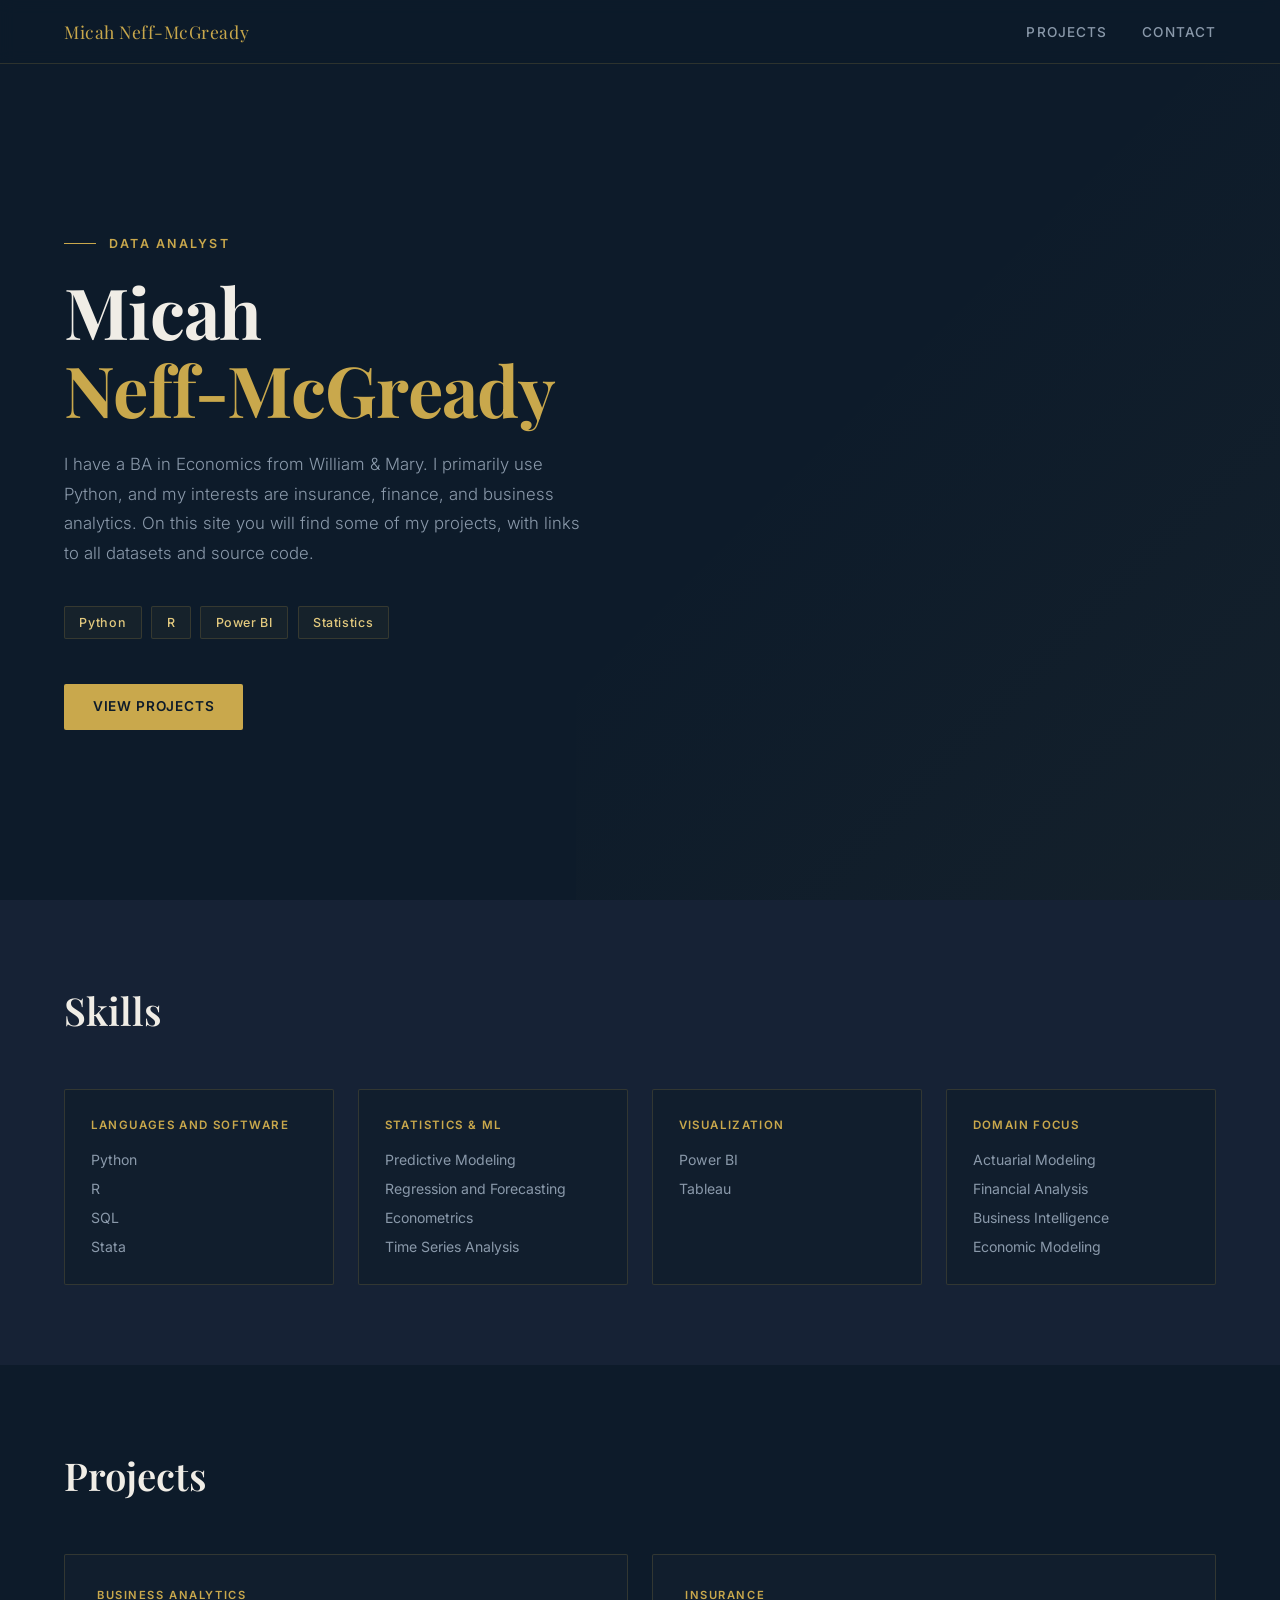
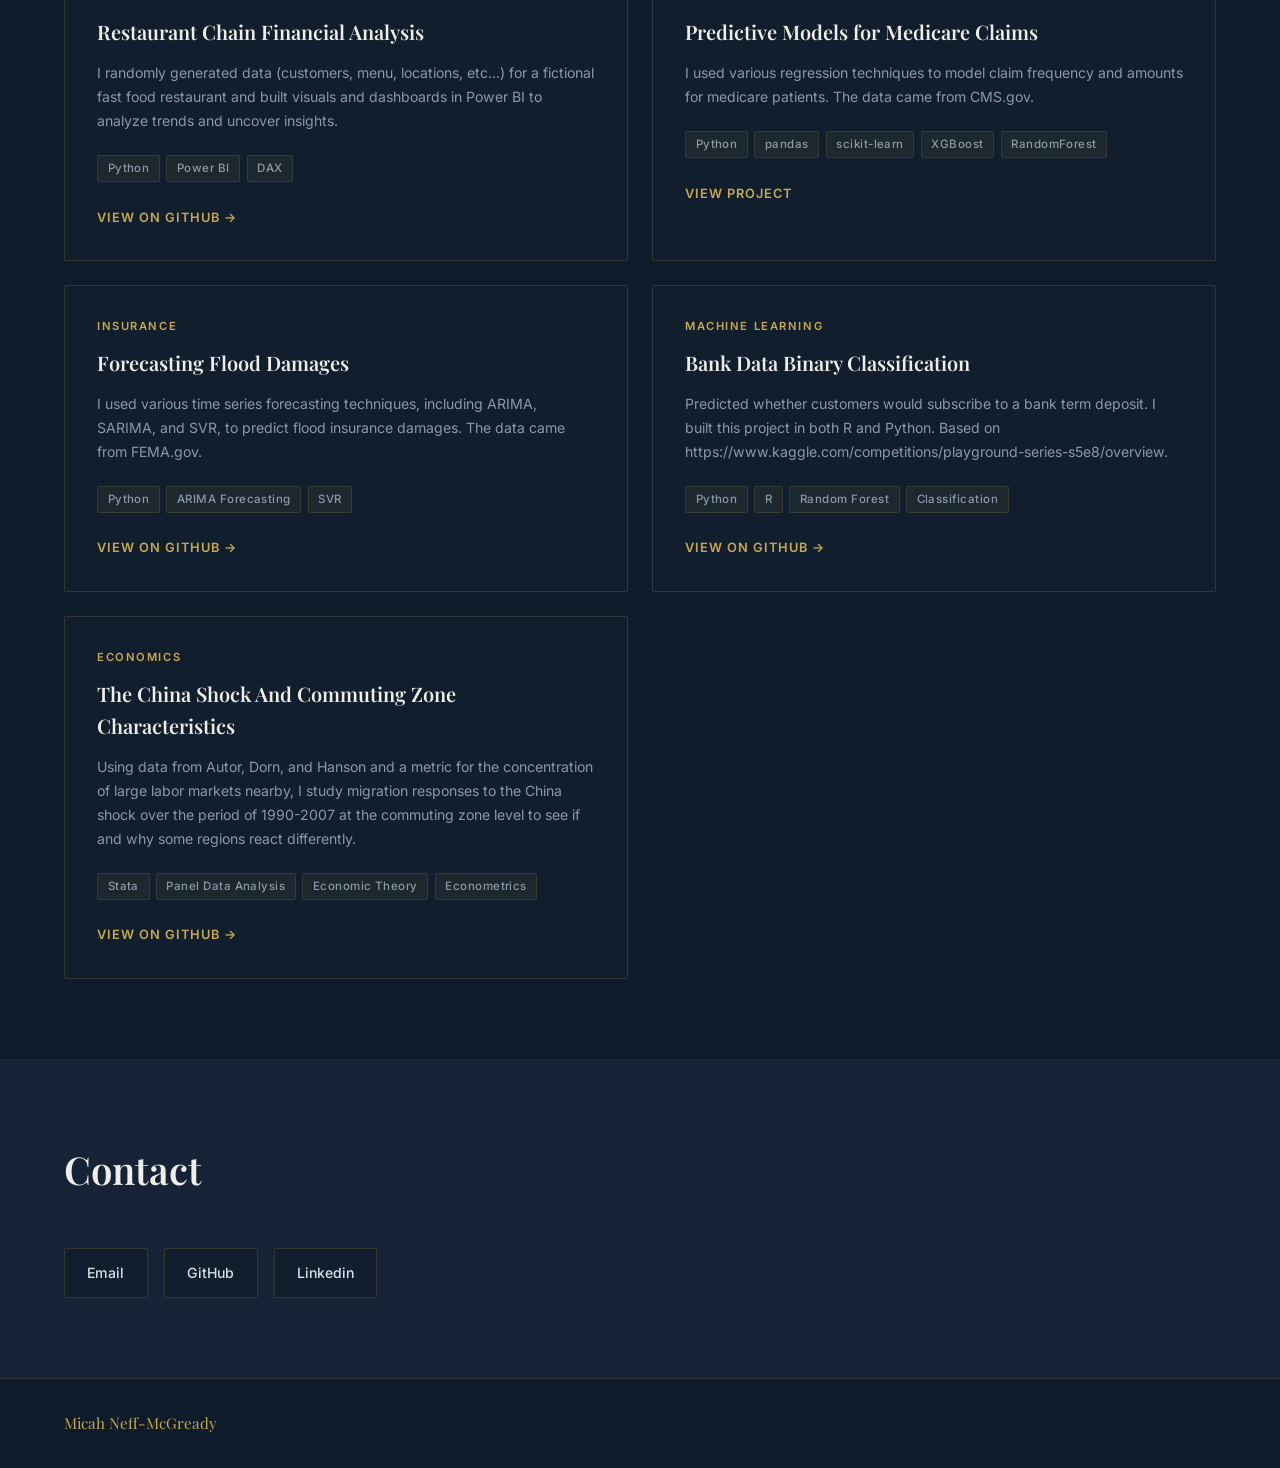
==== index.html @ 3a6822e1 "Link Medicare project page" ====
<html lang="en">

<head>
    <title>Micah Neff-McGready</title>
    <link rel="preconnect" href="https://fonts.googleapis.com">
    <link rel="preconnect" href="https://fonts.gstatic.com" crossorigin>
    <link
        href="https://fonts.googleapis.com/css2?family=Playfair+Display:wght@600;700&family=Inter:wght@300;400;500;600&display=swap"
        rel="stylesheet" />
    <meta charset="UTF-8" />
    <meta name="viewport" content="width=device-width, initial-scale=1.0" />
    <style>
        *,
        *::before,
        *::after {
            box-sizing: border-box;
            margin: 0;
            padding: 0;
        }

        :root {
            --navy: #0D1B2A;
            --navy-mid: #162235;
            --steel: #2C3E55;
            --gold: #C9A84C;
            --gold-lt: #E2C97E;
            --off-white: #F0EDE6;
            --muted: #8A99AA;
            --text: #D8E0E8;
            --card-bg: #111E2D;
            --border: rgba(201, 168, 76, 0.18);
        }

        html {
            scroll-behavior: smooth;
        }

        body {
            font-family: 'Inter', sans-serif;
            background: var(--navy);
            color: var(--text);
            line-height: 1.6;
        }

        /* Navigation Buttons */
        nav {
            position: fixed;
            top: 0;
            left: 0;
            right: 0;
            z-index: 100;
            display: flex;
            justify-content: space-between;
            align-items: center;
            padding: 1.1rem 4rem;
            background: rgba(13, 27, 42, 0.92);
            backdrop-filter: blur(8px);
            border-bottom: 1px solid var(--border);
        }

        .nav-name {
            font-family: 'Playfair Display', serif;
            font-size: 1.1rem;
            color: var(--gold);
            letter-spacing: 0.03em;
        }

        .nav-links {
            display: flex;
            gap: 2.2rem;
            list-style: none;
        }

        .nav-links a {
            text-decoration: none;
            color: var(--muted);
            font-size: 0.85rem;
            font-weight: 500;
            letter-spacing: 0.08em;
            text-transform: uppercase;
            transition: color 0.2s;
        }

        .nav-links a:hover {
            color: var(--gold);
        }

        /*  Hero Image */
        .hero {
            min-height: 100vh;
            display: flex;
            align-items: center;
            padding: 8rem 4rem 4rem;
            position: relative;
            overflow: hidden;
        }

        .hero::before {
            content: '';
            position: absolute;
            top: 0;
            right: 0;
            width: 55%;
            height: 100%;
            background: linear-gradient(135deg, transparent 40%, rgba(201, 168, 76, 0.04) 100%);
            pointer-events: none;
        }

        .hero-content {
            position: relative;
            z-index: 1;
            max-width: 680px;
        }

        .hero-eyebrow {
            font-size: 0.78rem;
            font-weight: 600;
            letter-spacing: 0.18em;
            text-transform: uppercase;
            color: var(--gold);
            margin-bottom: 1.2rem;
            display: flex;
            align-items: center;
            gap: 0.8rem;
        }

        .hero-eyebrow::before {
            content: '';
            display: inline-block;
            width: 32px;
            height: 1px;
            background: var(--gold);
        }

        h1 {
            font-family: 'Playfair Display', serif;
            font-size: clamp(2.8rem, 6vw, 4.4rem);
            font-weight: 700;
            line-height: 1.1;
            color: var(--off-white);
            margin-bottom: 1.4rem;
            letter-spacing: -0.01em;
        }

        h1 span {
            color: var(--gold);
        }

        .hero-bio {
            font-size: 1.05rem;
            font-weight: 300;
            color: var(--muted);
            max-width: 520px;
            margin-bottom: 2.4rem;
            line-height: 1.75;
        }

        .hero-tags {
            display: flex;
            flex-wrap: wrap;
            gap: 0.6rem;
            margin-bottom: 2.8rem;
        }

        .tag {
            padding: 0.35rem 0.9rem;
            border: 1px solid var(--border);
            border-radius: 2px;
            font-size: 0.78rem;
            font-weight: 500;
            color: var(--gold-lt);
            letter-spacing: 0.05em;
            background: rgba(201, 168, 76, 0.05);
        }

        .hero-cta {
            display: flex;
            gap: 1rem;
            flex-wrap: wrap;
        }

        .btn {
            padding: 0.75rem 1.8rem;
            font-size: 0.85rem;
            font-weight: 600;
            letter-spacing: 0.06em;
            text-transform: uppercase;
            text-decoration: none;
            border-radius: 2px;
            transition: all 0.2s;
            cursor: pointer;
            border: none;
        }

        .btn-primary {
            background: var(--gold);
            color: var(--navy);
        }

        .btn-primary:hover {
            background: var(--gold-lt);
        }

        .btn-outline {
            background: transparent;
            color: var(--gold);
            border: 1px solid var(--gold);
        }

        .btn-outline:hover {
            background: rgba(201, 168, 76, 0.08);
        }

        /* Sections */
        section {
            padding: 5rem 4rem;
        }

        .section-label {
            font-size: 0.75rem;
            font-weight: 600;
            letter-spacing: 0.18em;
            text-transform: uppercase;
            color: var(--gold);
            margin-bottom: 0.6rem;
            display: flex;
            align-items: center;
            gap: 0.8rem;
        }

        .section-label::before {
            content: '';
            display: inline-block;
            width: 24px;
            height: 1px;
            background: var(--gold);
        }

        h2 {
            font-family: 'Playfair Display', serif;
            font-size: clamp(1.8rem, 3vw, 2.4rem);
            color: var(--off-white);
            margin-bottom: 3rem;
            font-weight: 600;
        }

        /* Skills */
        .skills-section {
            background: var(--navy-mid);
        }

        .skills-grid {
            display: grid;
            grid-template-columns: repeat(auto-fit, minmax(200px, 1fr));
            gap: 1.5rem;
        }

        .skill-card {
            padding: 1.6rem;
            background: var(--card-bg);
            border: 1px solid var(--border);
            border-radius: 2px;
        }

        .skill-card-title {
            font-size: 0.72rem;
            font-weight: 600;
            letter-spacing: 0.12em;
            text-transform: uppercase;
            color: var(--gold);
            margin-bottom: 0.9rem;
        }

        .skill-list {
            list-style: none;
            display: flex;
            flex-direction: column;
            gap: 0.4rem;
        }

        .skill-list li {
            font-size: 0.88rem;
            color: var(--muted);
            font-weight: 400;
        }

        /* Projects */
        .projects-grid {
            display: grid;
            grid-template-columns: repeat(2, 1fr);
            gap: 1.5rem;
        }

        .project-card:last-child:nth-child(odd) {
            grid-column: 1 / 2;
        }

        .project-card {
            width: 100%;
            max-width: 100%;
        }

        .project-card {
            background: var(--card-bg);
            border: 1px solid var(--border);
            border-radius: 2px;
            padding: 2rem;
            transition: border-color 0.2s, transform 0.2s;
            position: relative;
            overflow: hidden;
        }

        .project-card::before {
            content: '';
            position: absolute;
            top: 0;
            left: 0;
            width: 3px;
            height: 0;
            background: var(--gold);
            transition: height 0.3s ease;
        }

        .project-card:hover {
            border-color: rgba(201, 168, 76, 0.4);
            transform: translateY(-2px);
        }

        .project-card:hover::before {
            height: 100%;
        }

        .project-domain {
            font-size: 0.7rem;
            font-weight: 600;
            letter-spacing: 0.14em;
            text-transform: uppercase;
            color: var(--gold);
            margin-bottom: 0.7rem;
        }

        .project-title {
            font-family: 'Playfair Display', serif;
            font-size: 1.25rem;
            color: var(--off-white);
            margin-bottom: 0.8rem;
            font-weight: 600;
        }

        .project-desc {
            font-size: 0.88rem;
            color: var(--muted);
            line-height: 1.7;
            margin-bottom: 1.4rem;
        }

        .project-stack {
            display: flex;
            flex-wrap: wrap;
            gap: 0.4rem;
            margin-bottom: 1.6rem;
        }

        .stack-tag {
            font-size: 0.72rem;
            font-weight: 500;
            padding: 0.2rem 0.6rem;
            background: rgba(201, 168, 76, 0.07);
            border: 1px solid rgba(201, 168, 76, 0.15);
            border-radius: 2px;
            color: var(--muted);
            letter-spacing: 0.04em;
        }

        .project-link {
            font-size: 0.8rem;
            font-weight: 600;
            letter-spacing: 0.08em;
            text-transform: uppercase;
            color: var(--gold);
            text-decoration: none;
            display: inline-flex;
            align-items: center;
            gap: 0.4rem;
            transition: gap 0.2s;
        }

        .project-link:hover {
            gap: 0.7rem;
        }

        /* Contact */
        .contact-section {
            background: var(--navy-mid);
        }

        .contact-inner {
            max-width: 560px;
        }

        .contact-desc {
            font-size: 1rem;
            color: var(--muted);
            margin-bottom: 2rem;
            line-height: 1.75;
            font-weight: 300;
        }

        .contact-links {
            display: flex;
            gap: 1rem;
            flex-wrap: wrap;
        }

        .contact-item {
            display: flex;
            align-items: center;
            gap: 0.6rem;
            padding: 0.8rem 1.4rem;
            border: 1px solid var(--border);
            border-radius: 2px;
            text-decoration: none;
            color: var(--text);
            font-size: 0.88rem;
            font-weight: 500;
            transition: border-color 0.2s, color 0.2s;
            background: var(--card-bg);
        }

        .contact-item:hover {
            border-color: var(--gold);
            color: var(--gold);
        }

        /* Footer */
        footer {
            padding: 2rem 4rem;
            border-top: 1px solid var(--border);
            display: flex;
            justify-content: space-between;
            align-items: center;
            flex-wrap: wrap;
            gap: 1rem;
        }

        .footer-name {
            font-family: 'Playfair Display', serif;
            color: var(--gold);
            font-size: 0.95rem;
        }

        .footer-note {
            font-size: 0.78rem;
            color: var(--muted);
        }

        @media (max-width: 768px) {
            nav {
                padding: 1rem 1.5rem;
            }

            .nav-links {
                gap: 1.2rem;
            }

            .hero,
            section,
            footer {
                padding-left: 1.5rem;
                padding-right: 1.5rem;
            }

            .hero {
                padding-top: 7rem;
            }
        }
    </style>

</head>

<body>
    <nav>
        <span class="nav-name">Micah Neff-McGready</span>
        <ul class="nav-links">
            <li><a href="#projects">Projects</a></li>
            <li><a href="#contact">Contact</a></li>
        </ul>
    </nav>

    <!--Hero-->
    <section class="hero" id="home">
        <div class="hero-content">
            <div class="hero-eyebrow">Data Analyst</div>
            <h1>Micah<br><span>Neff-McGready</span></h1>
            <p class="hero-bio">
                I have a BA in Economics from William & Mary. I primarily use Python, and my interests are insurance,
                finance, and business analytics.
                On this site you will find some of my projects, with links to all datasets and source code.
            </p>
            <div class="hero-tags">
                <span class="tag">Python</span>
                <span class="tag">R</span>
                <span class="tag">Power BI</span>
                <span class="tag">Statistics</span>
            </div>
            <div class="hero-cta">
                <a href="#projects" class="btn btn-primary">View Projects</a>
            </div>
        </div>
    </section>



    <!--Skills-->
    <section class="skills-section" id="skills">
        <h2>Skills</h2>
        <div class="skills-grid">
            <div class="skill-card">
                <div class="skill-card-title">Languages and Software</div>
                <ul class="skill-list">
                    <li>Python</li>
                    <li>R</li>
                    <li>SQL</li>
                    <li>Stata</li>
                </ul>
            </div>
            <div class="skill-card">
                <div class="skill-card-title">Statistics & ML</div>
                <ul class="skill-list">
                    <li>Predictive Modeling</li>
                    <li>Regression and Forecasting</li>
                    <li>Econometrics</li>
                    <li>Time Series Analysis</li>
                </ul>
            </div>
            <div class="skill-card">
                <div class="skill-card-title">Visualization</div>
                <ul class="skill-list">
                    <li>Power BI</li>
                    <li>Tableau</li>
                </ul>
            </div>
            <div class="skill-card">
                <div class="skill-card-title">Domain Focus</div>
                <ul class="skill-list">
                    <li>Actuarial Modeling</li>
                    <li>Financial Analysis</li>
                    <li>Business Intelligence</li>
                    <li>Economic Modeling</li>
                </ul>
            </div>
        </div>
    </section>


    <!--Projects-->
    <section id="projects">
        <h2>Projects</h2>
        <div class="projects-grid">

            <div class="project-card">
                <div class="project-domain">Business Analytics</div>
                <div class="project-title">Restaurant Chain Financial Analysis</div>
                <p class="project-desc">
                    I randomly generated data (customers, menu, locations, etc...) for a fictional fast food restaurant
                    and built visuals and dashboards in Power BI to analyze trends and uncover insights.
                </p>
                <div class="project-stack">
                    <span class="stack-tag">Python</span>
                    <span class="stack-tag">Power BI</span>
                    <span class="stack-tag">DAX</span>
                </div>
                <a href="https://github.com/micahnmcg36-droid/Restaurant-Business" class="project-link"
                    target="_blank">View on GitHub →</a>
            </div>

            <div class="project-card">
                <div class="project-domain">Insurance</div>
                <div class="project-title">Predictive Models for Medicare Claims</div>
                <p class="project-desc">
                    I used various regression techniques to model claim frequency and amounts for medicare patients. The
                    data came from CMS.gov.
                </p>
                <div class="project-stack">
                    <span class="stack-tag">Python</span>
                    <span class="stack-tag">pandas</span>
                    <span class="stack-tag">scikit-learn</span>
                    <span class="stack-tag">XGBoost</span>
                    <span class="stack-tag">RandomForest</span>
                </div>
                <a href="projects/medicare.html" class="project-link">View Project </a>
            </div>

            <div class="project-card">
                <div class="project-domain">Insurance</div>
                <div class="project-title">Forecasting Flood Damages</div>
                <p class="project-desc">
                    I used various time series forecasting techniques, including ARIMA, SARIMA, and SVR, to predict
                    flood insurance damages. The data came from FEMA.gov.
                </p>
                <div class="project-stack">
                    <span class="stack-tag">Python</span>
                    <span class="stack-tag">ARIMA Forecasting</span>
                    <span class="stack-tag">SVR</span>
                </div>
                <a href="https://github.com/micahnmcg36-droid/Actuarial-Projects" class="project-link"
                    target="_blank">View on GitHub →</a>
            </div>

            <div class="project-card">
                <div class="project-domain">Machine Learning</div>
                <div class="project-title">Bank Data Binary Classification</div>
                <p class="project-desc">
                    Predicted whether customers would subscribe to a bank term deposit. I built this project in both R
                    and Python. Based on https://www.kaggle.com/competitions/playground-series-s5e8/overview.
                </p>
                <div class="project-stack">
                    <span class="stack-tag">Python</span>
                    <span class="stack-tag">R</span>
                    <span class="stack-tag">Random Forest</span>
                    <span class="stack-tag">Classification</span>
                </div>
                <a href="https://github.com/micahnmcg36-droid/Bank-Data/blob/main/Bank_Data.ipynb" class="project-link"
                    target="_blank">View on GitHub →</a>
            </div>


            <div class="project-card">
                <div class="project-domain">Economics</div>
                <div class="project-title">The China Shock And Commuting Zone Characteristics</div>
                <p class="project-desc">
                    Using data from Autor, Dorn, and Hanson and a metric for the concentration of large labor markets
                    nearby, I study migration responses to the China shock over the period of 1990-2007 at the commuting
                    zone level to see if and why some regions react differently.
                </p>
                <div class="project-stack">
                    <span class="stack-tag">Stata</span>
                    <span class="stack-tag">Panel Data Analysis</span>
                    <span class="stack-tag">Economic Theory</span>
                    <span class="stack-tag">Econometrics</span>
                </div>
                <a href="https://github.com/micahnmcg36-droid/Economics-Projects" class="project-link"
                    target="_blank">View
                    on GitHub →</a>
            </div>
        </div>

    </section>

    <!--Contact-->

    <section class="contact-section" id="contact">
        <div class="contact-inner">
            <h2>Contact</h2>
            <div class="contact-links">
                <a href="mailto:micahnmcg36@gmail.com" class="contact-item">
                     Email
                </a>
                <a href="https://github.com/micahnmcg36-droid" class="contact-item" target="_blank">
                     GitHub
                </a>
                <a href ="https://www.linkedin.com/in/micah-mcg/" class="contact-item" target="_blank">
                    Linkedin
                </a>
            </div>
        </div>
    </section>

    <!--Footer-->
    <footer>
        <span class="footer-name">Micah Neff-McGready</span>
    </footer>

</body>

</html>





</body>

</html>
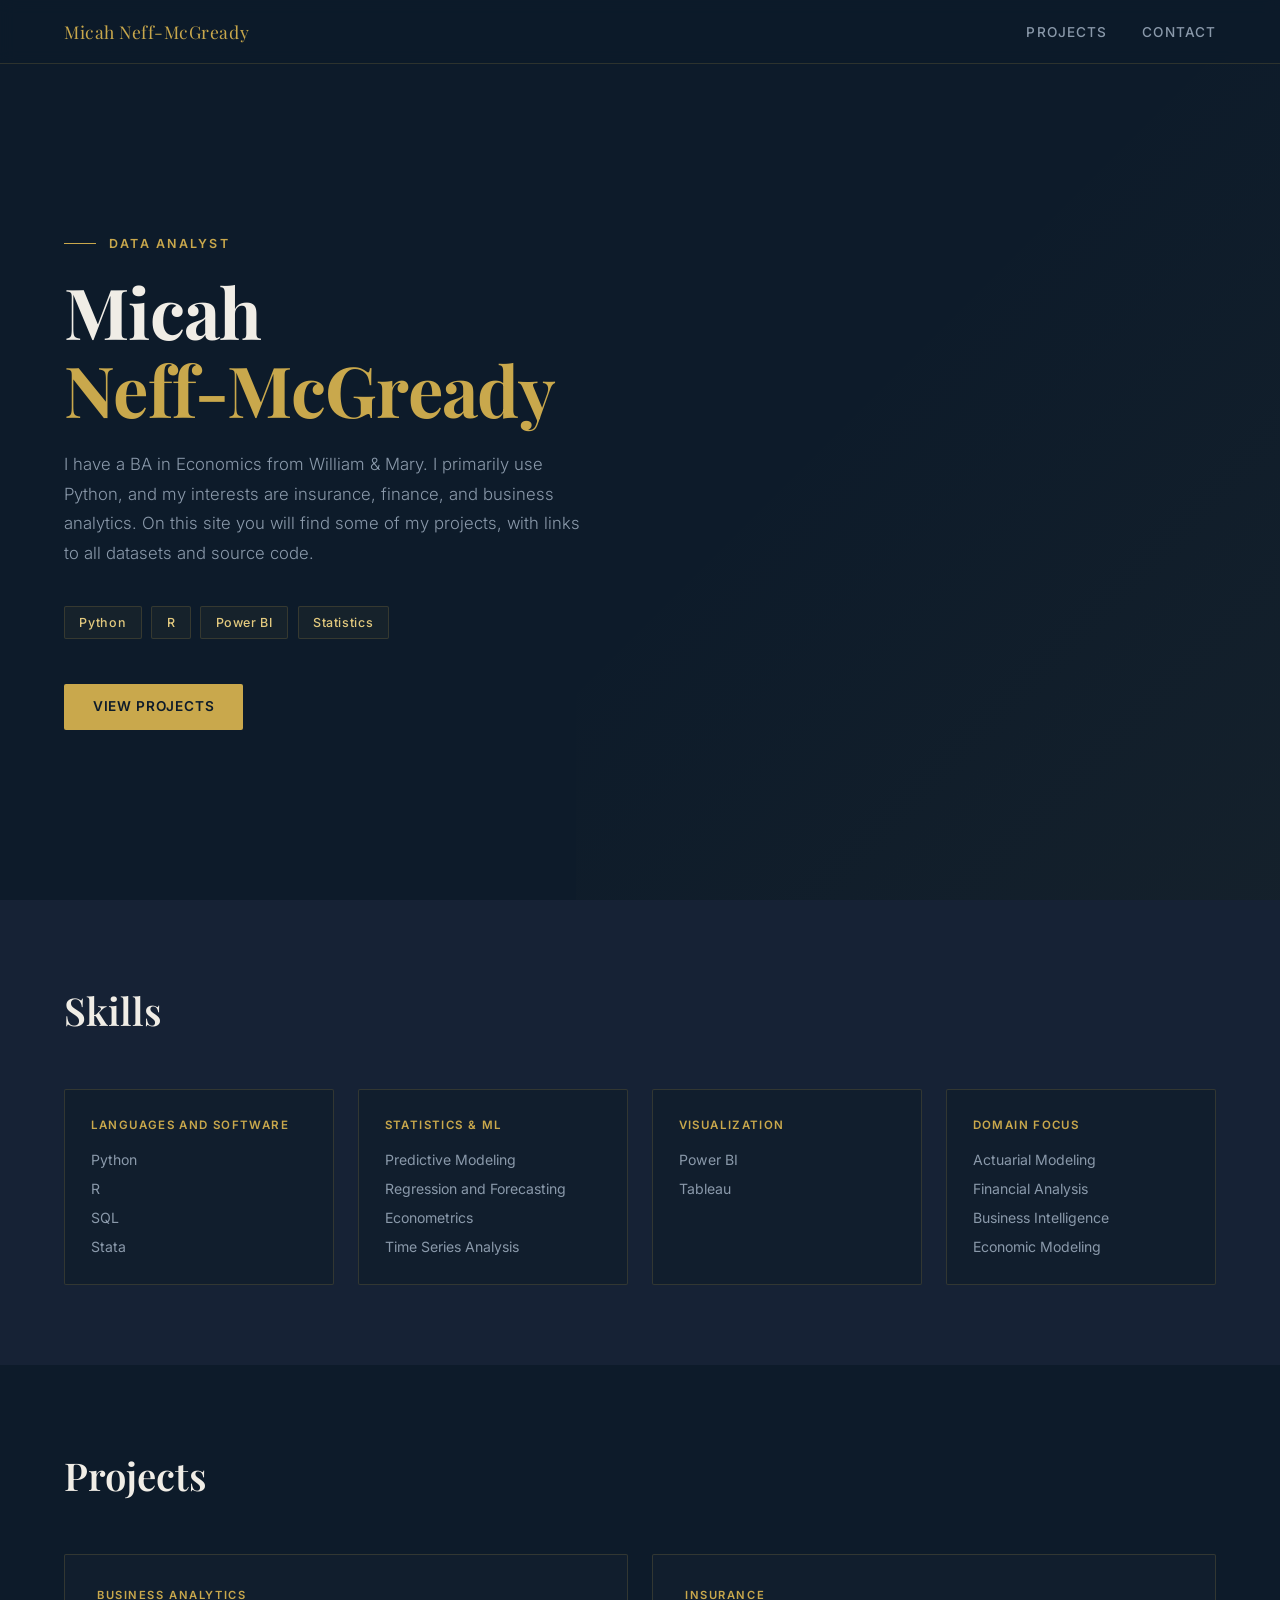
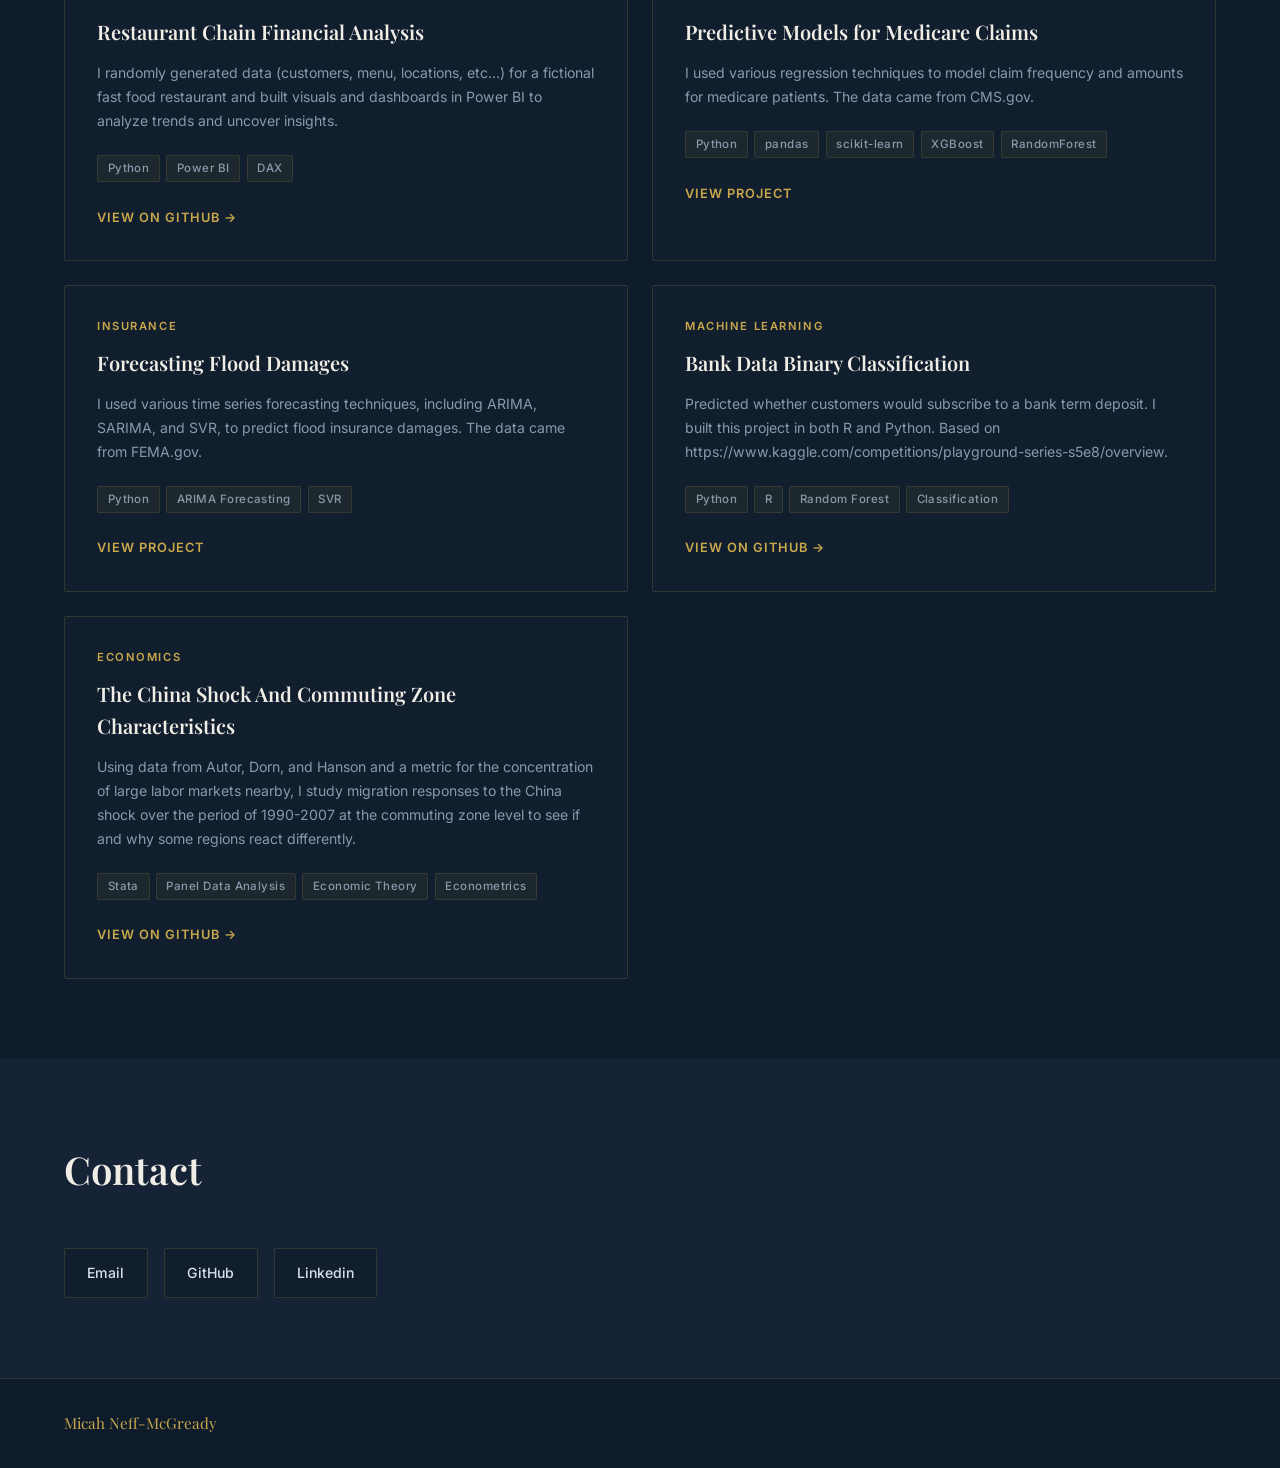
==== commit 7fb6071a: "Fixed flood link on index page" ====
--- a/index.html
+++ b/index.html
@@ -603,8 +603,7 @@
                     <span class="stack-tag">ARIMA Forecasting</span>
                     <span class="stack-tag">SVR</span>
                 </div>
-                <a href="https://github.com/micahnmcg36-droid/Actuarial-Projects" class="project-link"
-                    target="_blank">View on GitHub →</a>
+                <a href="projects/flood.html" class="project-link">View Project </a>
             </div>
 
             <div class="project-card">
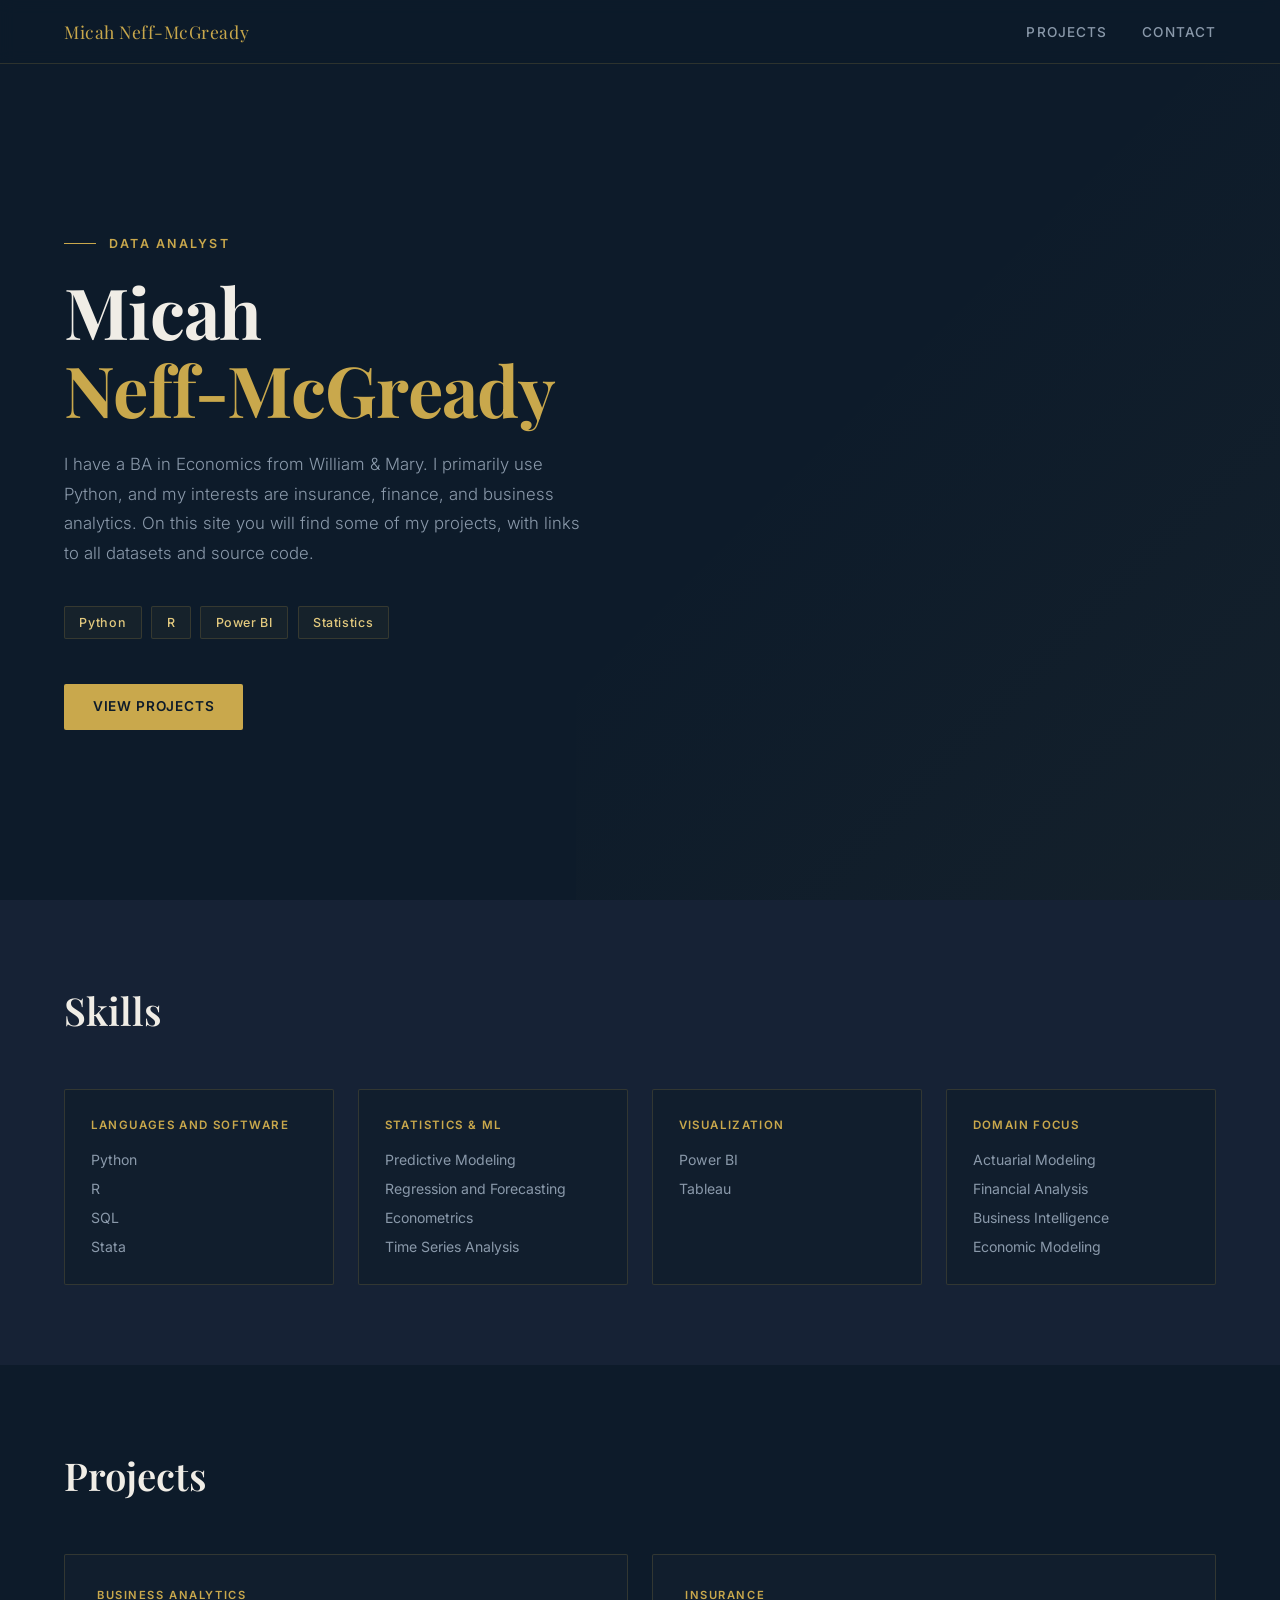
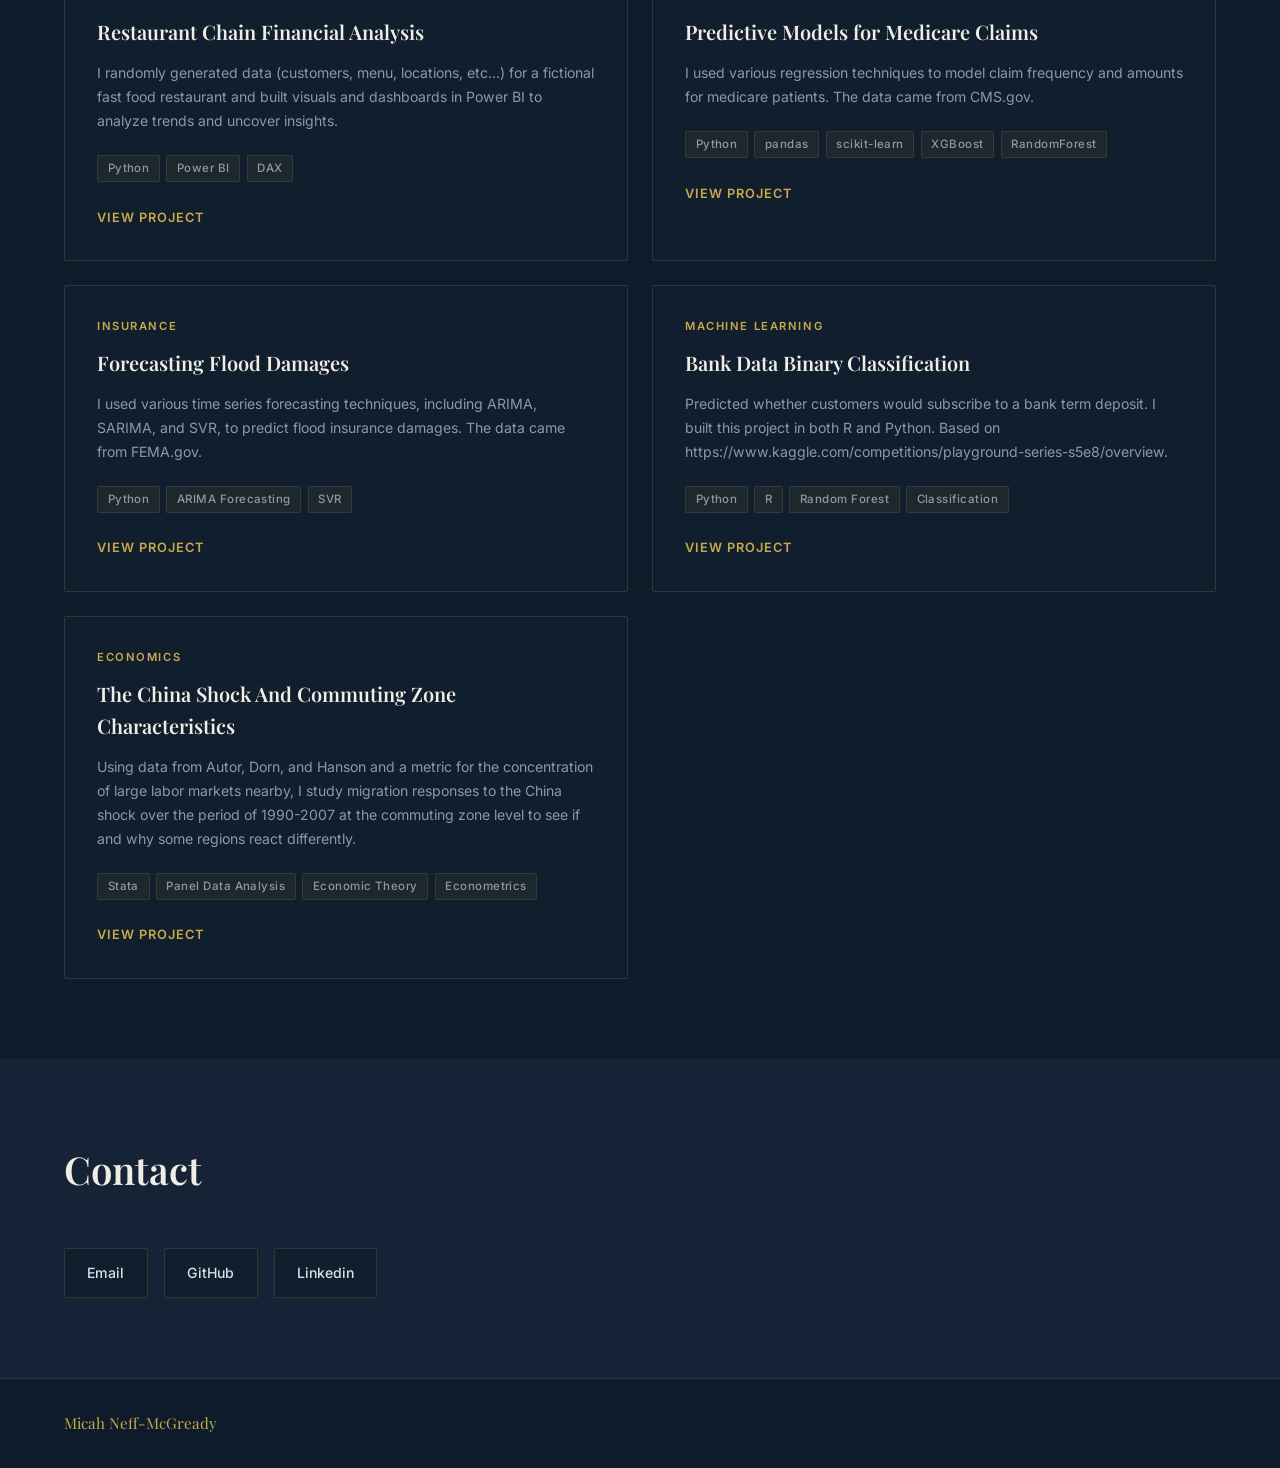
==== commit a6f6eddc: "Added the rest of the project pages and links from main page" ====
--- a/index.html
+++ b/index.html
@@ -570,8 +570,7 @@
                     <span class="stack-tag">Power BI</span>
                     <span class="stack-tag">DAX</span>
                 </div>
-                <a href="https://github.com/micahnmcg36-droid/Restaurant-Business" class="project-link"
-                    target="_blank">View on GitHub →</a>
+                <a href="projects/restuarant.html" class="project-link">View Project </a>
             </div>
 
             <div class="project-card">
@@ -619,8 +618,7 @@
                     <span class="stack-tag">Random Forest</span>
                     <span class="stack-tag">Classification</span>
                 </div>
-                <a href="https://github.com/micahnmcg36-droid/Bank-Data/blob/main/Bank_Data.ipynb" class="project-link"
-                    target="_blank">View on GitHub →</a>
+                <a href="projects/bank.html" class="project-link">View Project </a>
             </div>
 
 
@@ -638,9 +636,7 @@
                     <span class="stack-tag">Economic Theory</span>
                     <span class="stack-tag">Econometrics</span>
                 </div>
-                <a href="https://github.com/micahnmcg36-droid/Economics-Projects" class="project-link"
-                    target="_blank">View
-                    on GitHub →</a>
+                <a href="projects/china.html" class="project-link">View Project </a>
             </div>
         </div>
 
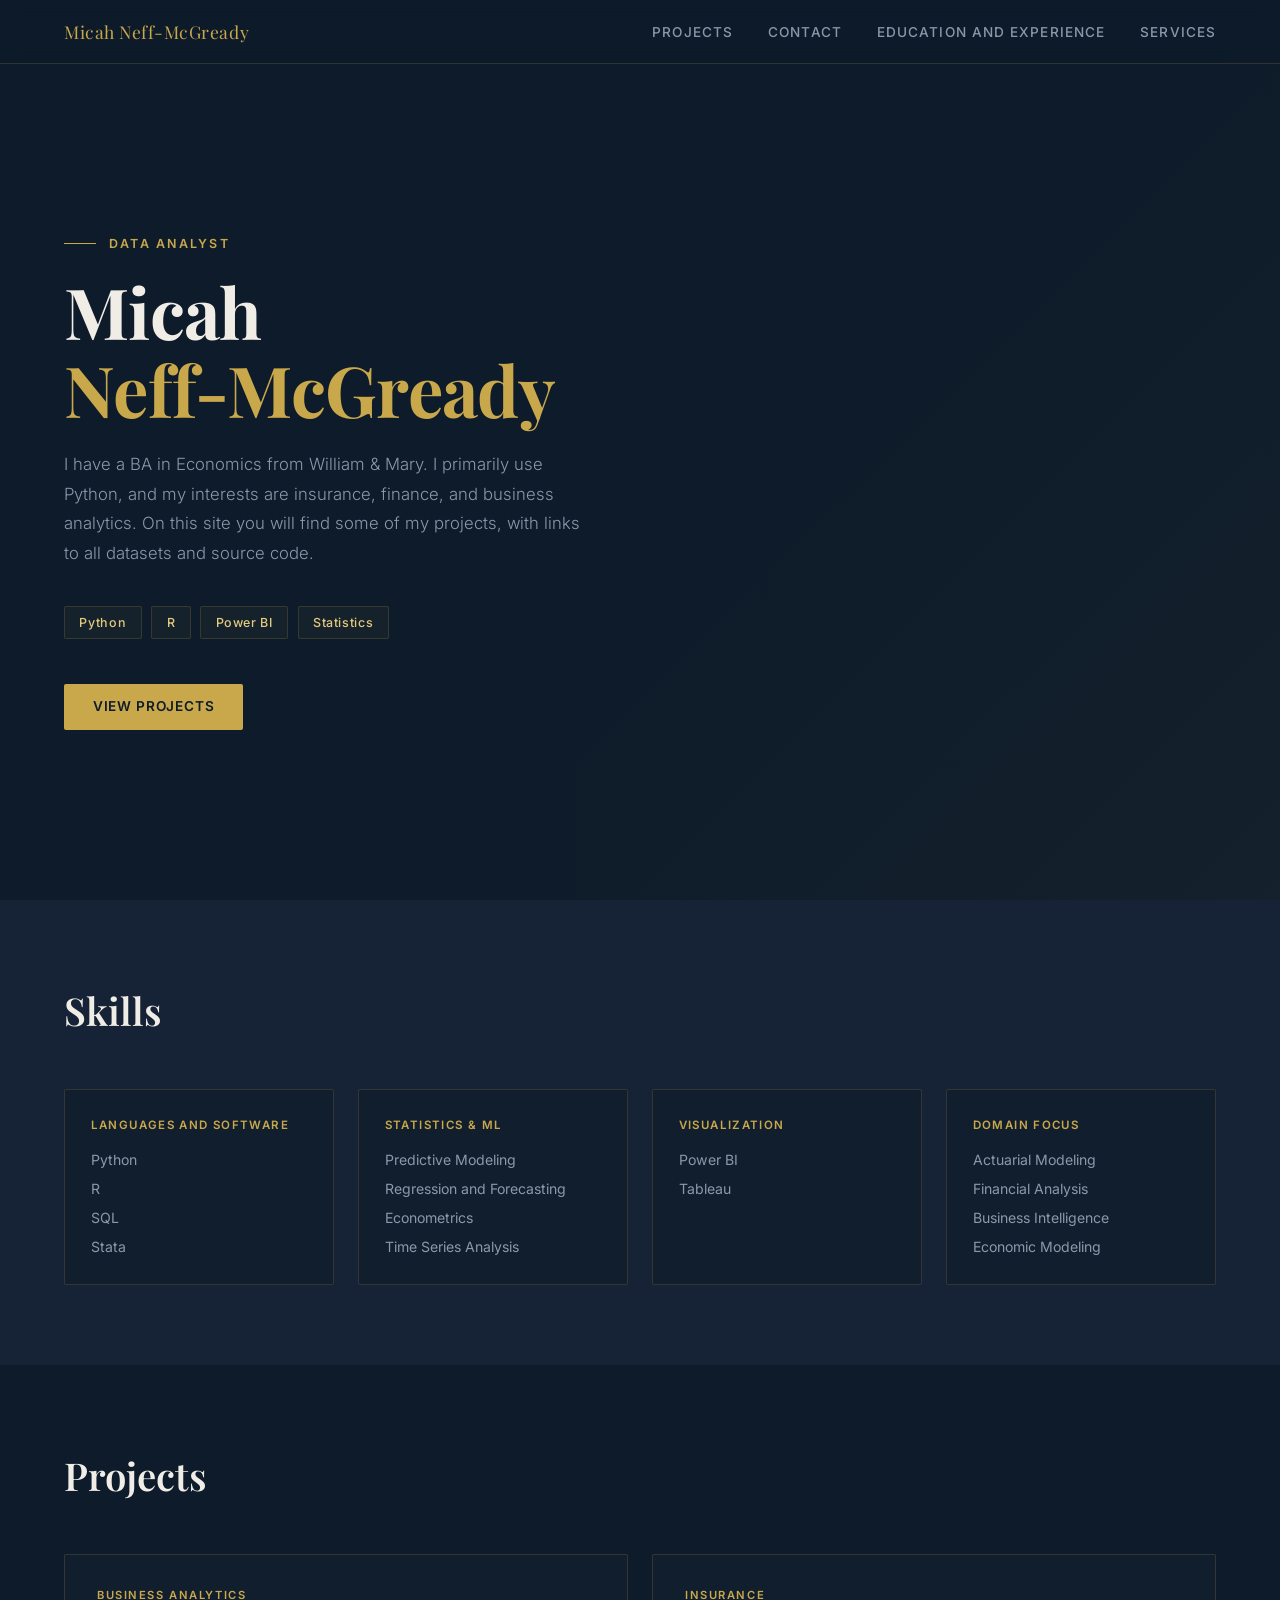
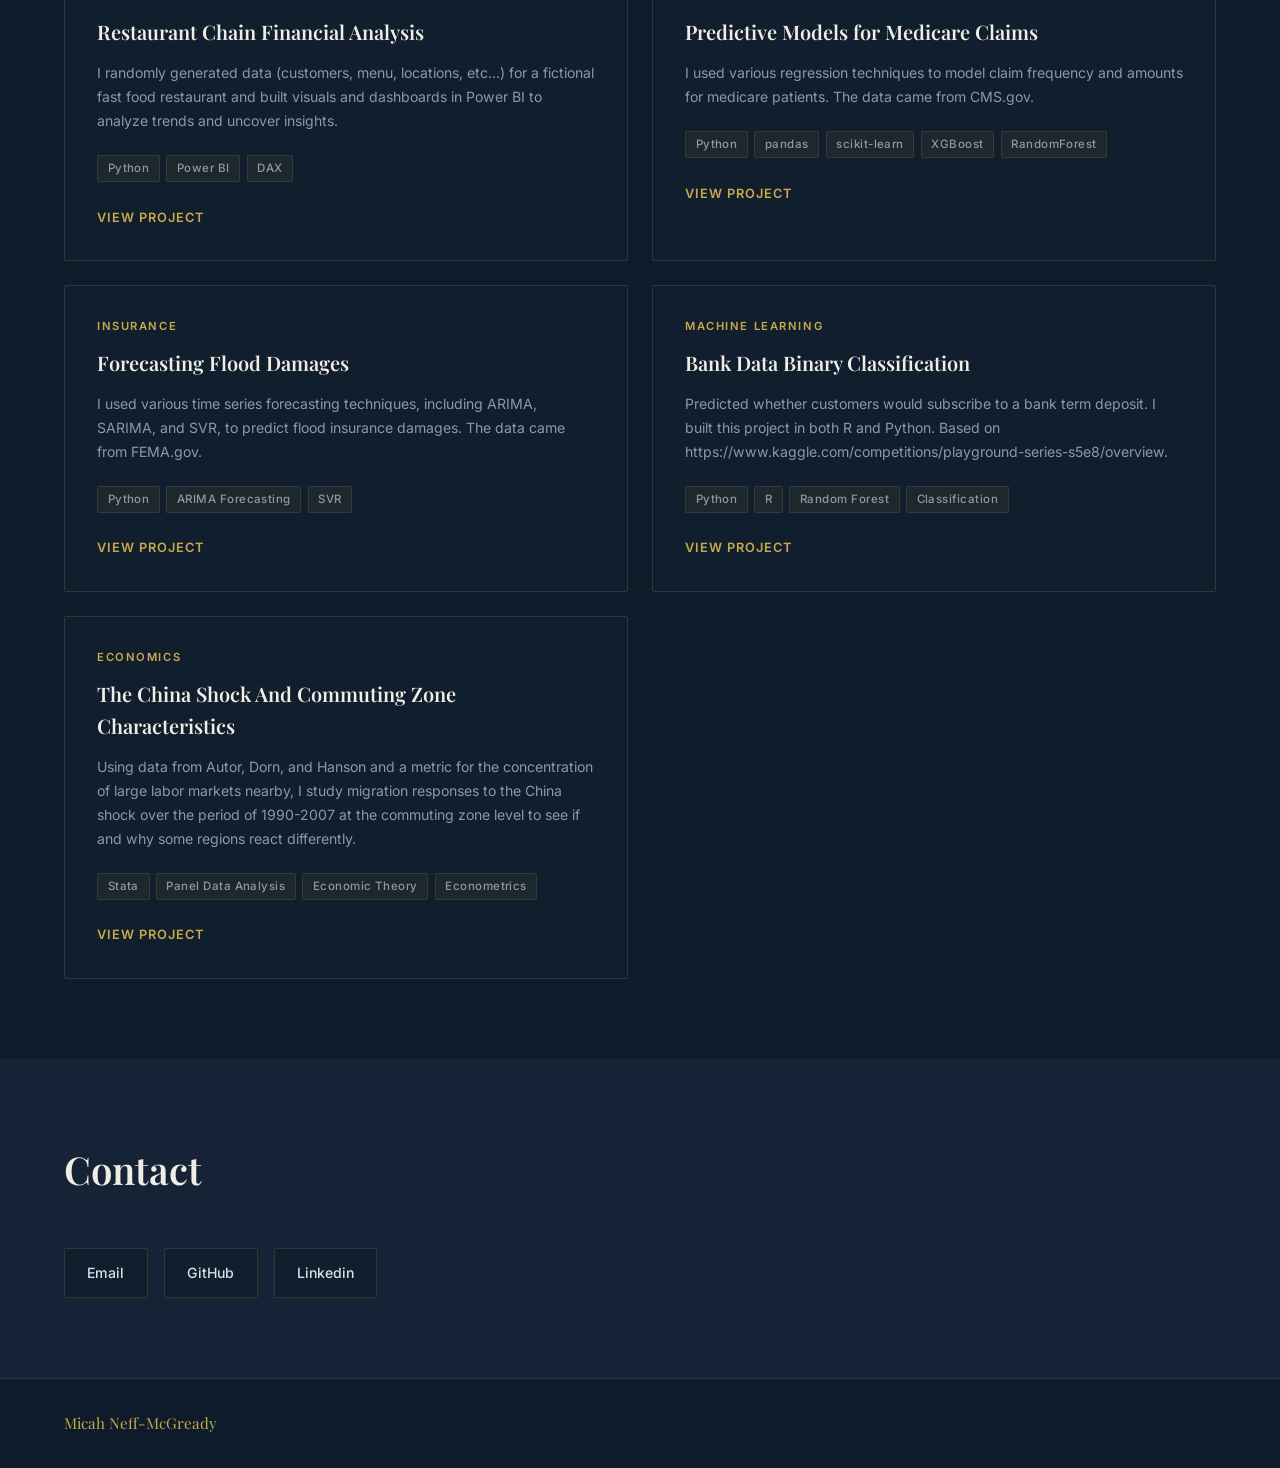
==== commit 502d3318: "Add Services and Education pages, fix images" ====
--- a/index.html
+++ b/index.html
@@ -484,6 +484,8 @@
         <ul class="nav-links">
             <li><a href="#projects">Projects</a></li>
             <li><a href="#contact">Contact</a></li>
+            <li><a href="projects/educ_exp.html">Education and Experience</a></li>
+            <li><a href = "projects/services.html">Services</a></li>
         </ul>
     </nav>
 
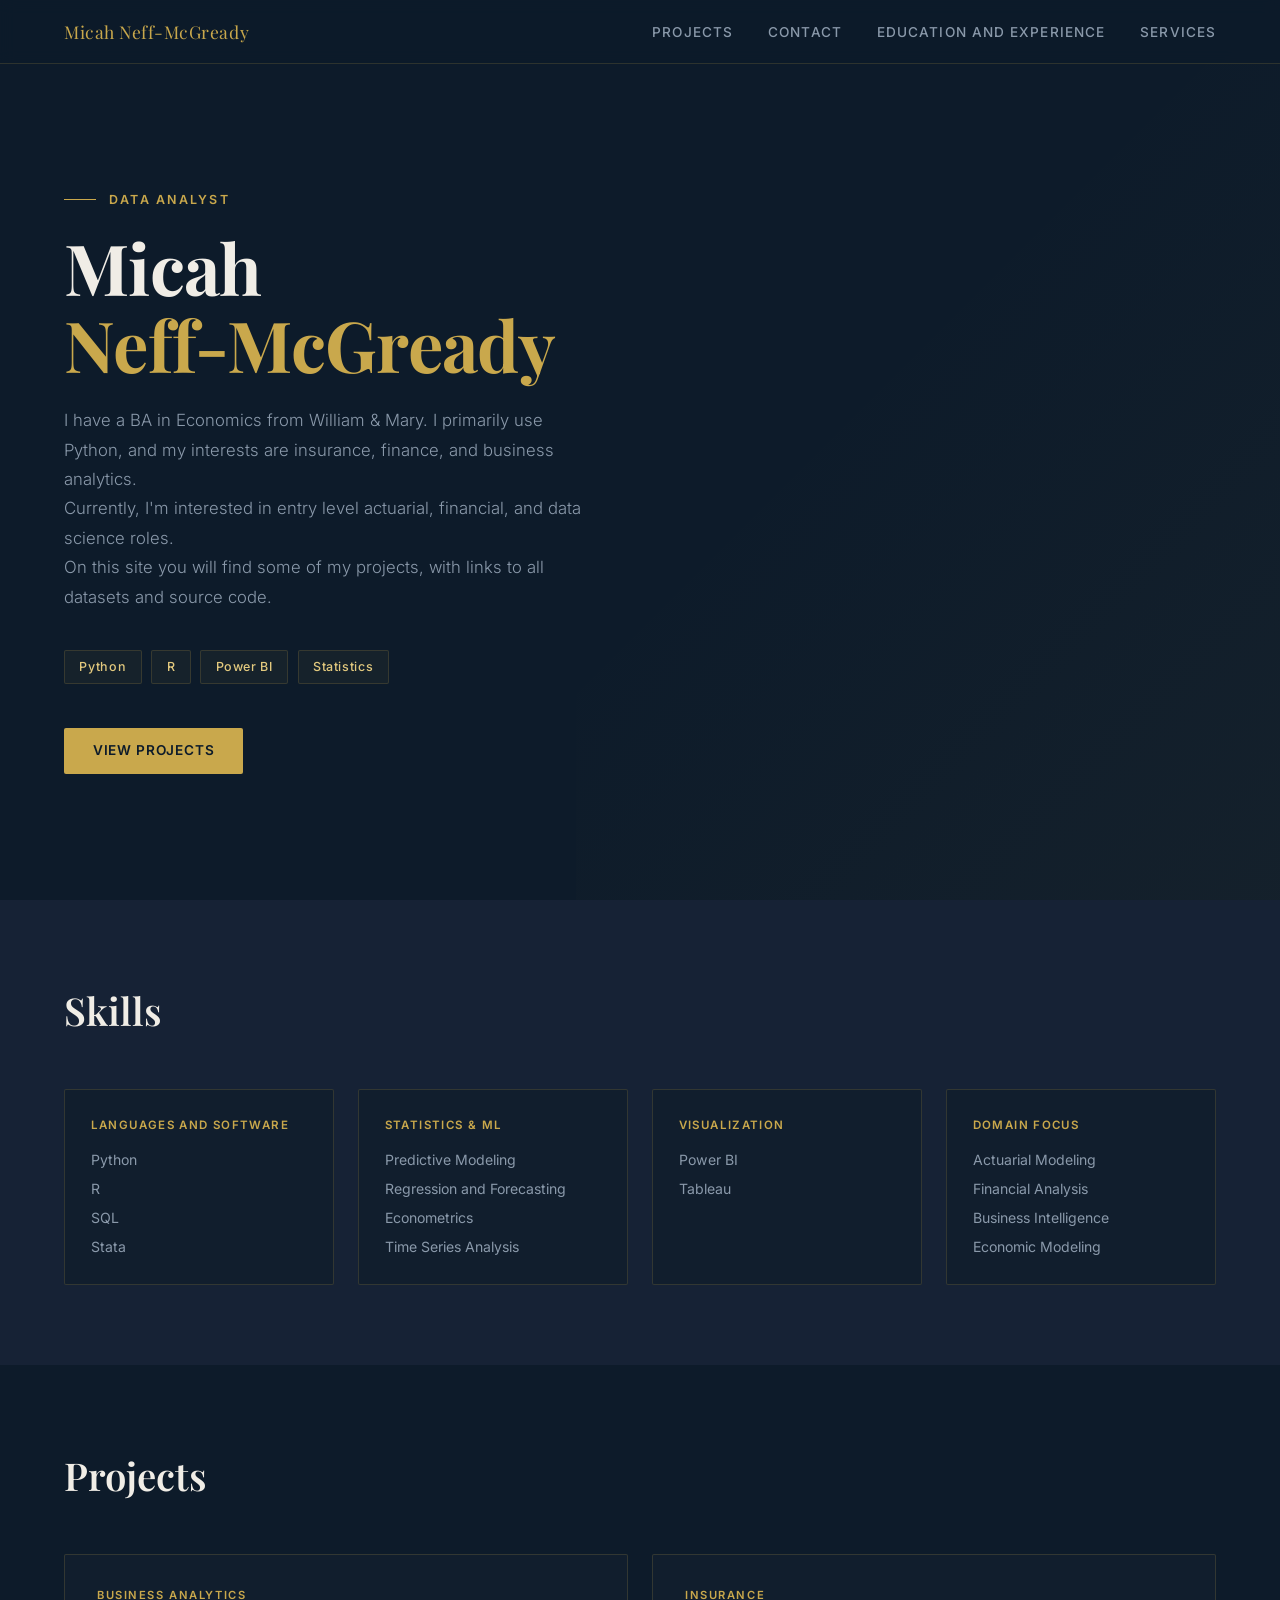
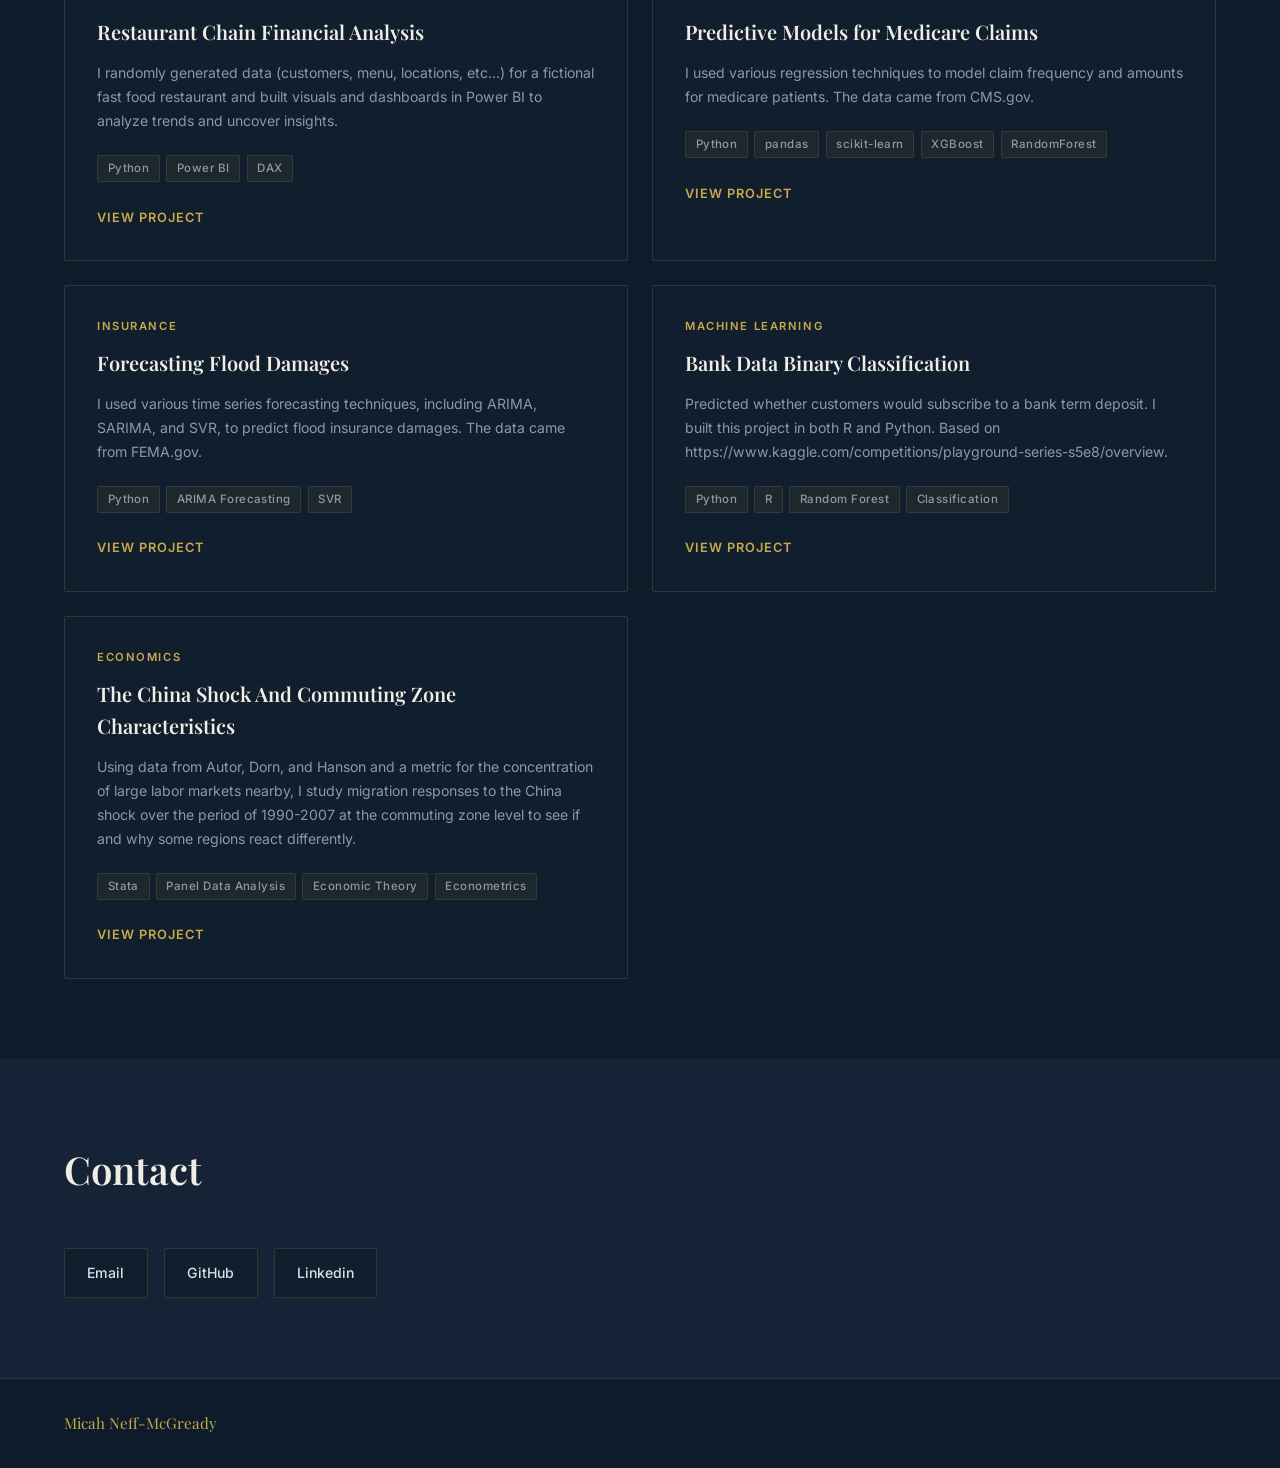
==== commit 32e34cd3: "Added text on hero section" ====
--- a/index.html
+++ b/index.html
@@ -496,8 +496,10 @@
             <h1>Micah<br><span>Neff-McGready</span></h1>
             <p class="hero-bio">
                 I have a BA in Economics from William & Mary. I primarily use Python, and my interests are insurance,
-                finance, and business analytics.
-                On this site you will find some of my projects, with links to all datasets and source code.
+                finance, and business analytics. <br>
+                Currently, I'm interested in entry level actuarial, financial, and data science roles. <br>
+                On this site you will find some of my projects, with links to all datasets and source code. <br>
+                
             </p>
             <div class="hero-tags">
                 <span class="tag">Python</span>
@@ -644,6 +646,8 @@
 
     </section>
 
+
+    
     <!--Contact-->
 
     <section class="contact-section" id="contact">
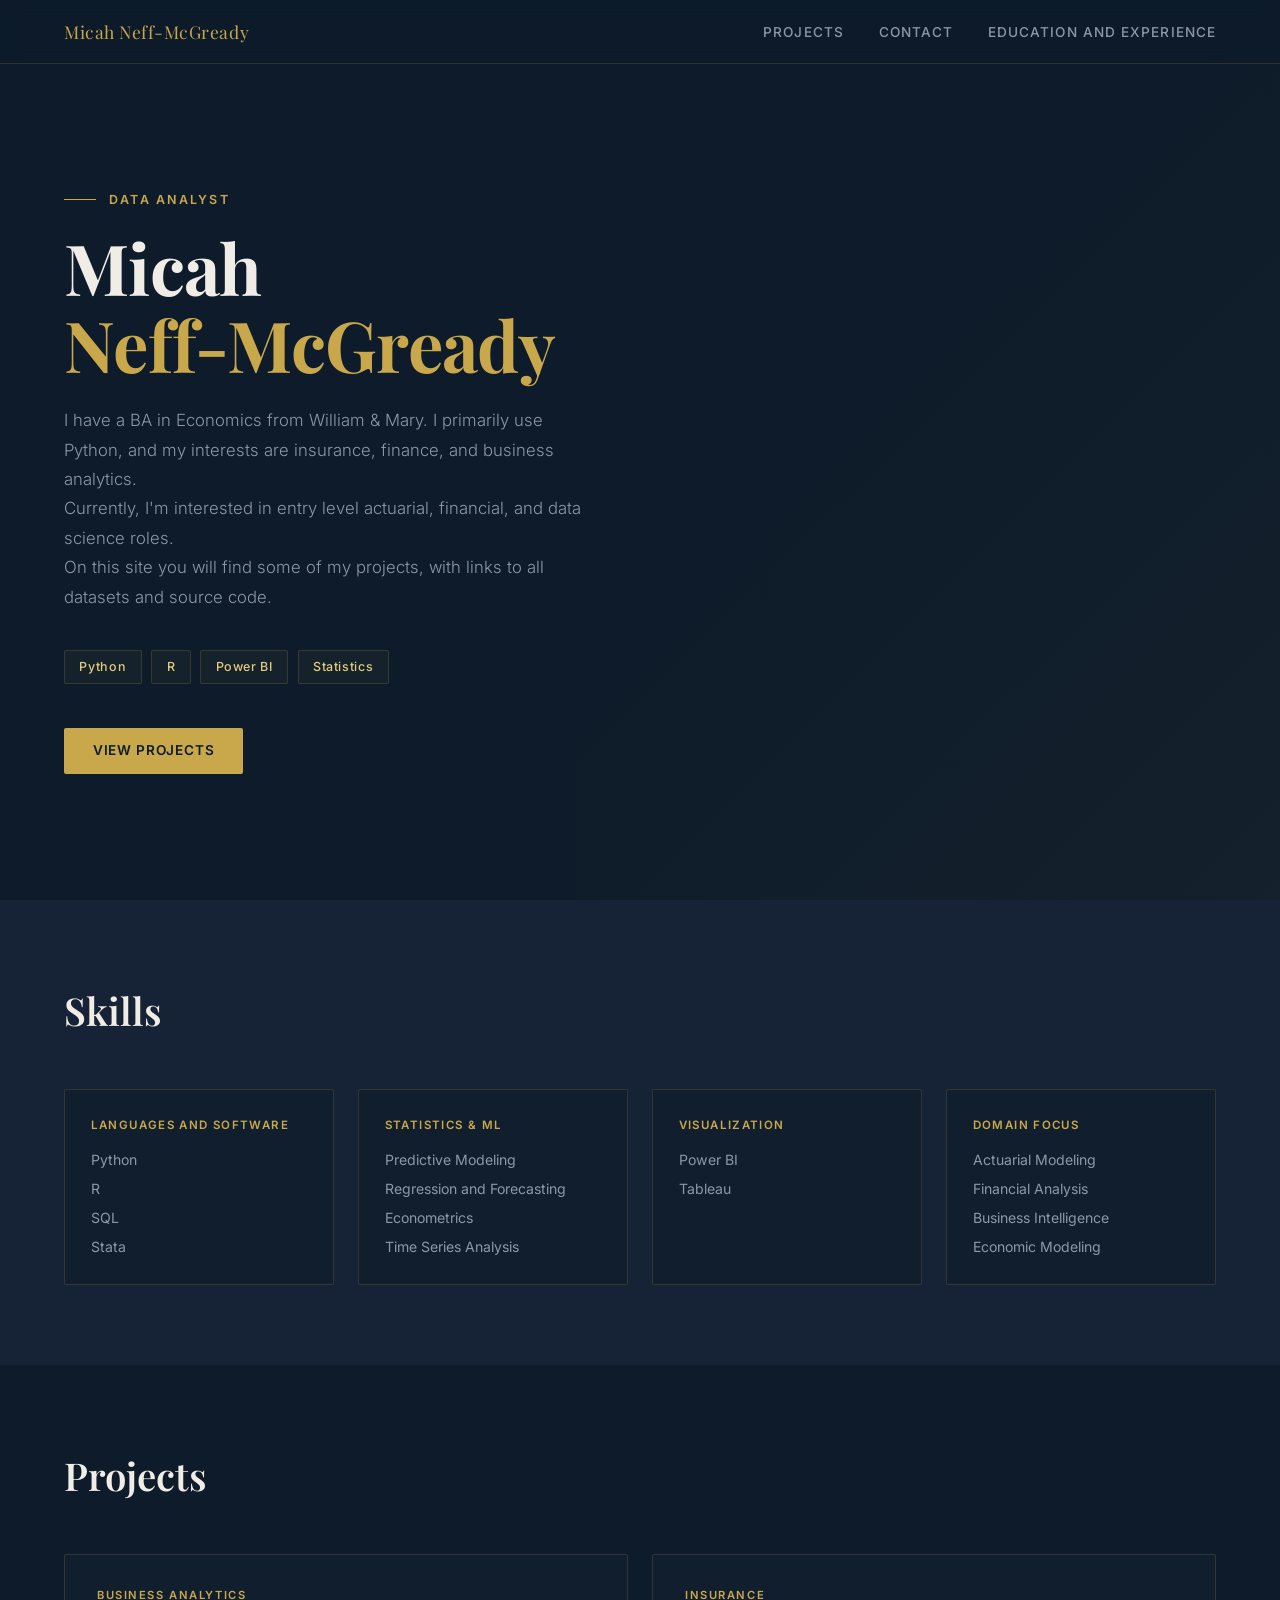
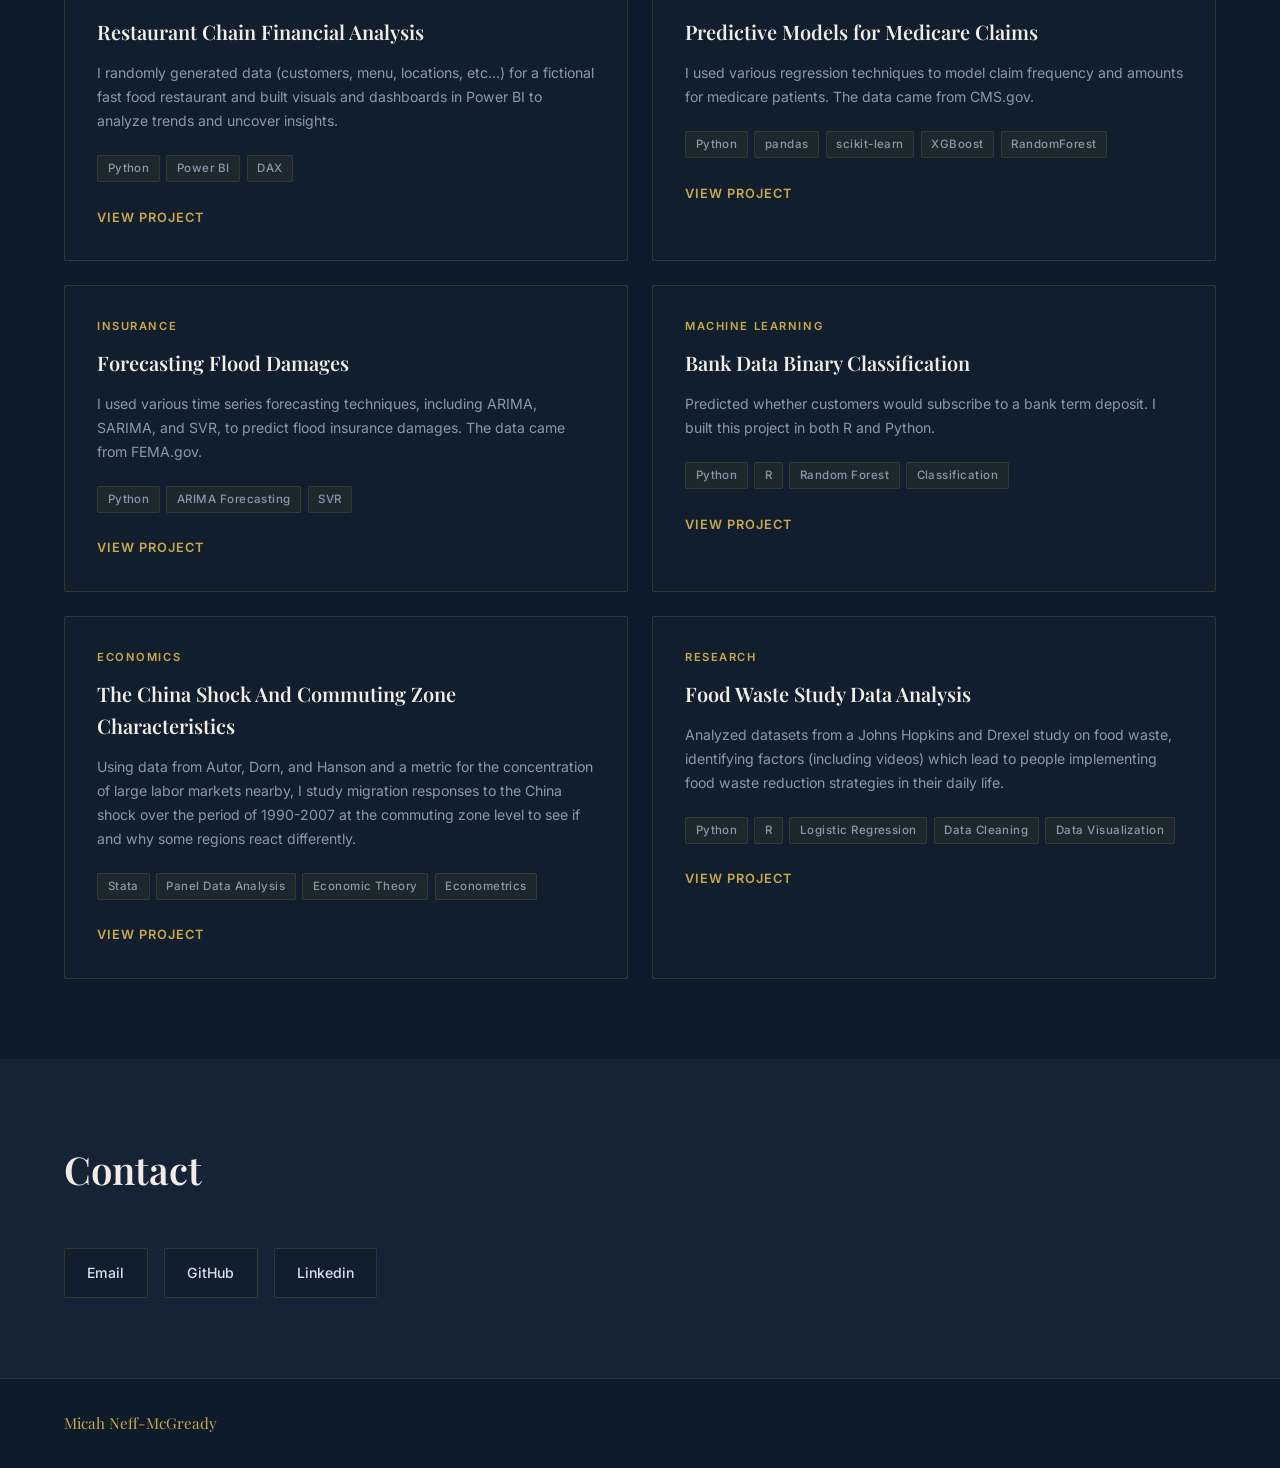
==== commit 1ff331e7: "Added foodwaste page and fixed links" ====
--- a/index.html
+++ b/index.html
@@ -485,7 +485,6 @@
             <li><a href="#projects">Projects</a></li>
             <li><a href="#contact">Contact</a></li>
             <li><a href="projects/educ_exp.html">Education and Experience</a></li>
-            <li><a href = "projects/services.html">Services</a></li>
         </ul>
     </nav>
 
@@ -614,7 +613,7 @@
                 <div class="project-title">Bank Data Binary Classification</div>
                 <p class="project-desc">
                     Predicted whether customers would subscribe to a bank term deposit. I built this project in both R
-                    and Python. Based on https://www.kaggle.com/competitions/playground-series-s5e8/overview.
+                    and Python.
                 </p>
                 <div class="project-stack">
                     <span class="stack-tag">Python</span>
@@ -642,6 +641,27 @@
                 </div>
                 <a href="projects/china.html" class="project-link">View Project </a>
             </div>
+
+            <div class="project-card">
+                <div class="project-domain">Research</div>
+                <div class="project-title">Food Waste Study Data Analysis</div>
+                <p class="project-desc">
+                    Analyzed datasets from a Johns Hopkins and Drexel study on food waste, identifying
+                    factors (including videos) which lead to people implementing food waste reduction 
+                    strategies in their daily life.
+                </p>
+                <div class="project-stack">
+                    <span class="stack-tag">Python</span>
+                    <span class="stack-tag">R</span>
+                    <span class="stack-tag">Logistic Regression</span>
+                    <span class="stack-tag">Data Cleaning</span>
+                    <span class="stack-tag">Data Visualization</span>
+                </div>
+                <a href="projects/bank.html" class="project-link">View Project </a>
+            </div>
+
+
+
         </div>
 
     </section>
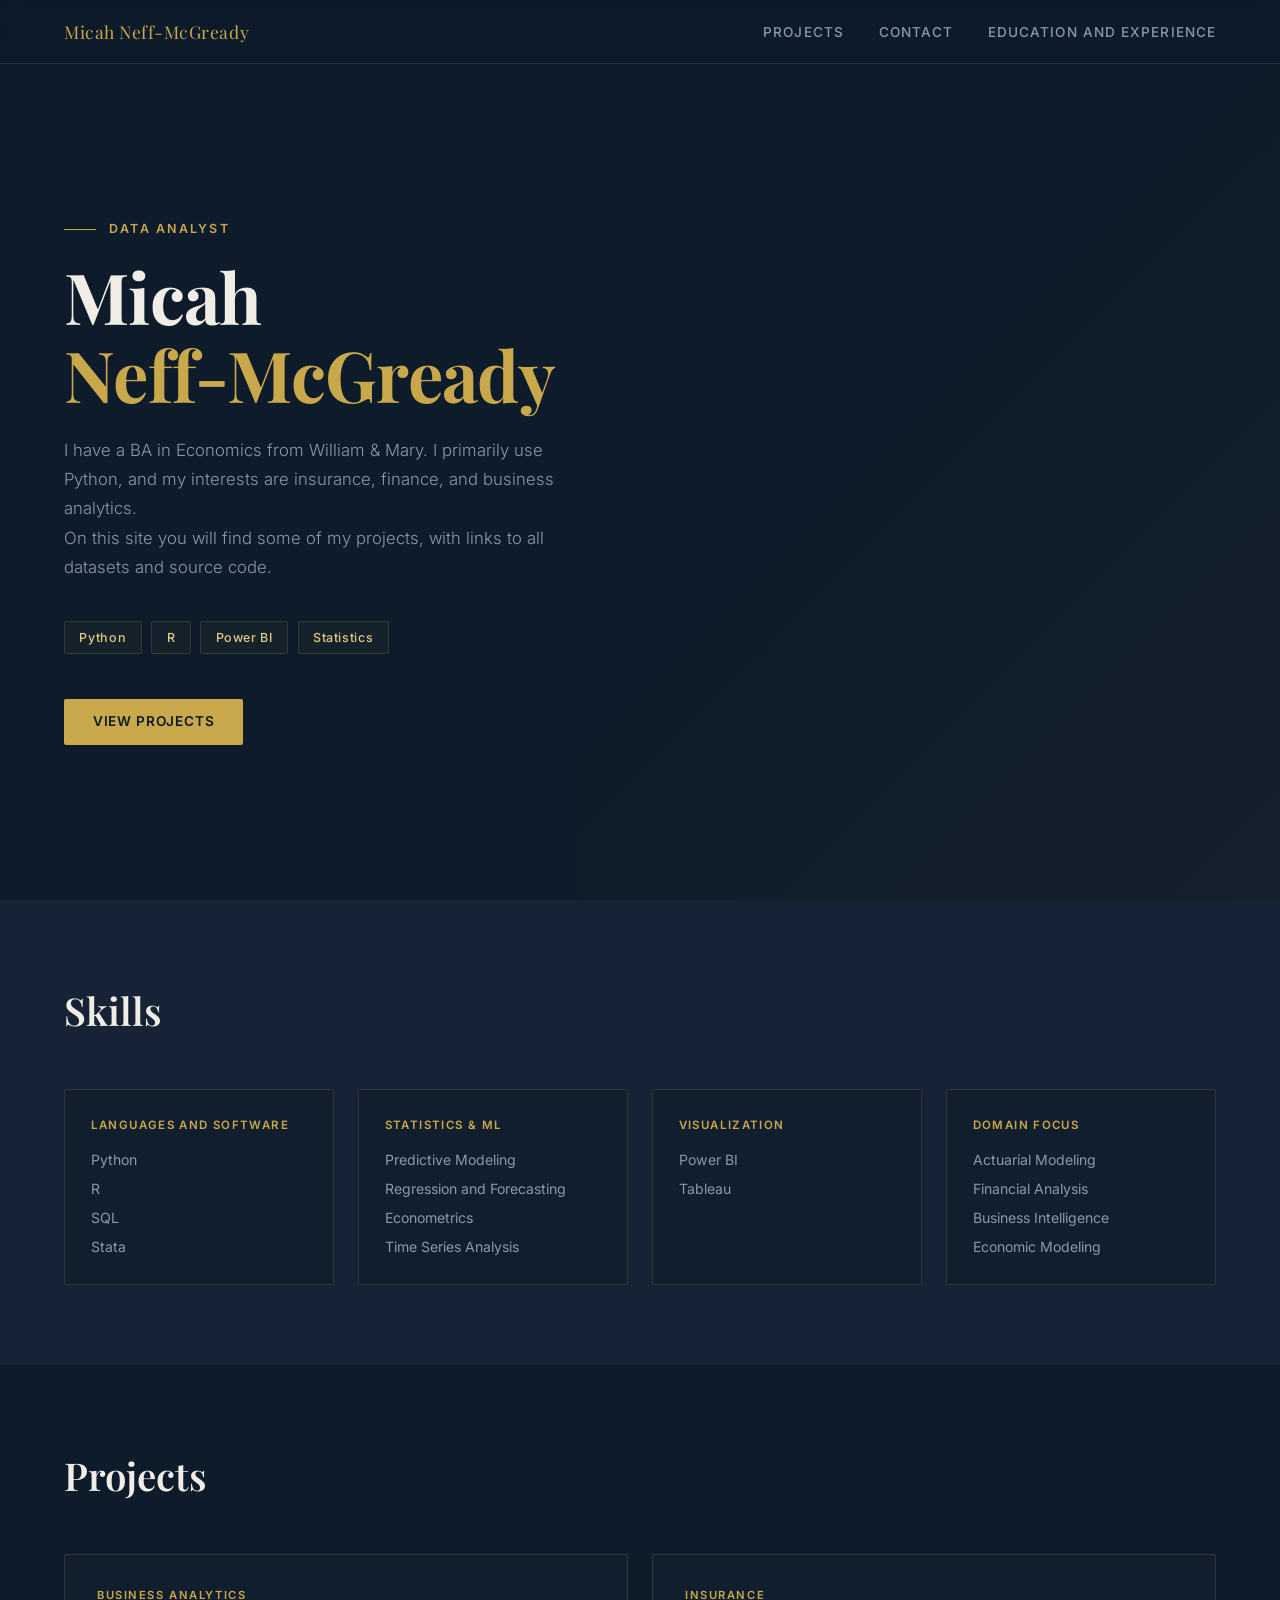
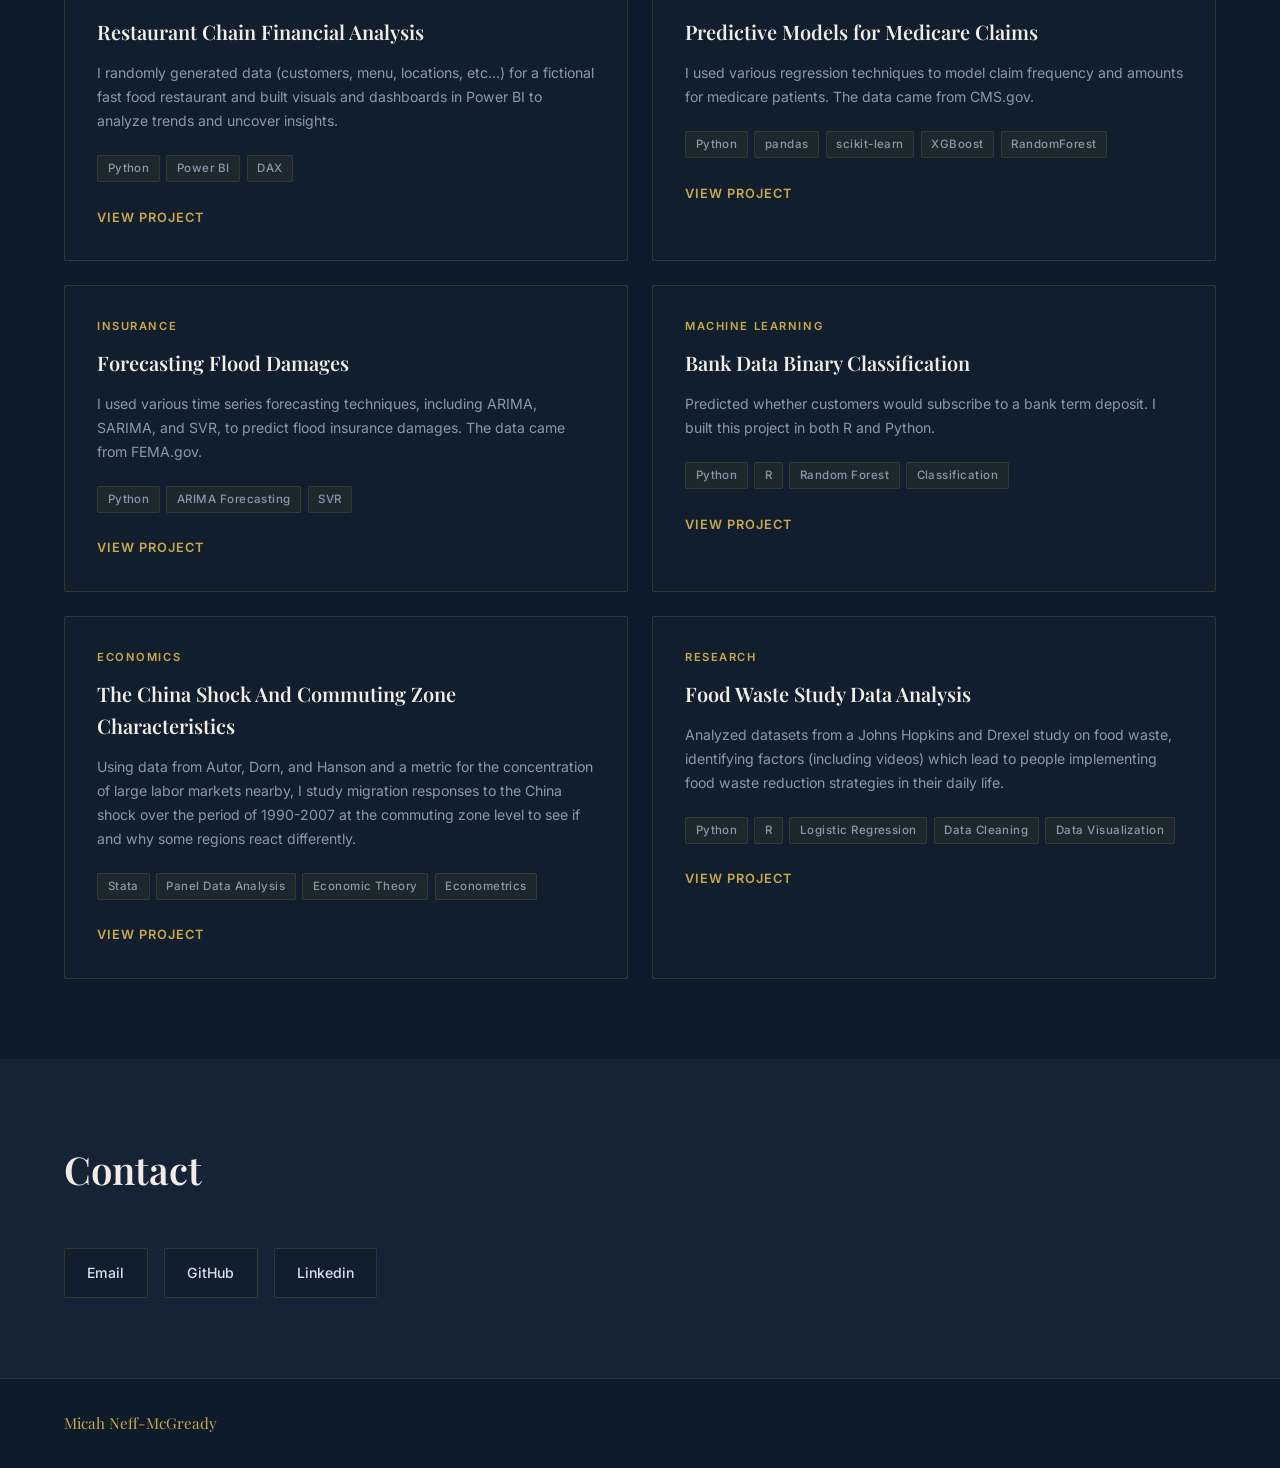
==== commit 1fafdeb5: "changed homepage line" ====
--- a/index.html
+++ b/index.html
@@ -496,7 +496,6 @@
             <p class="hero-bio">
                 I have a BA in Economics from William & Mary. I primarily use Python, and my interests are insurance,
                 finance, and business analytics. <br>
-                Currently, I'm interested in entry level actuarial, financial, and data science roles. <br>
                 On this site you will find some of my projects, with links to all datasets and source code. <br>
                 
             </p>
@@ -657,7 +656,7 @@
                     <span class="stack-tag">Data Cleaning</span>
                     <span class="stack-tag">Data Visualization</span>
                 </div>
-                <a href="projects/bank.html" class="project-link">View Project </a>
+                <a href="projects/foodwaste.html" class="project-link">View Project </a>
             </div>
 
 
